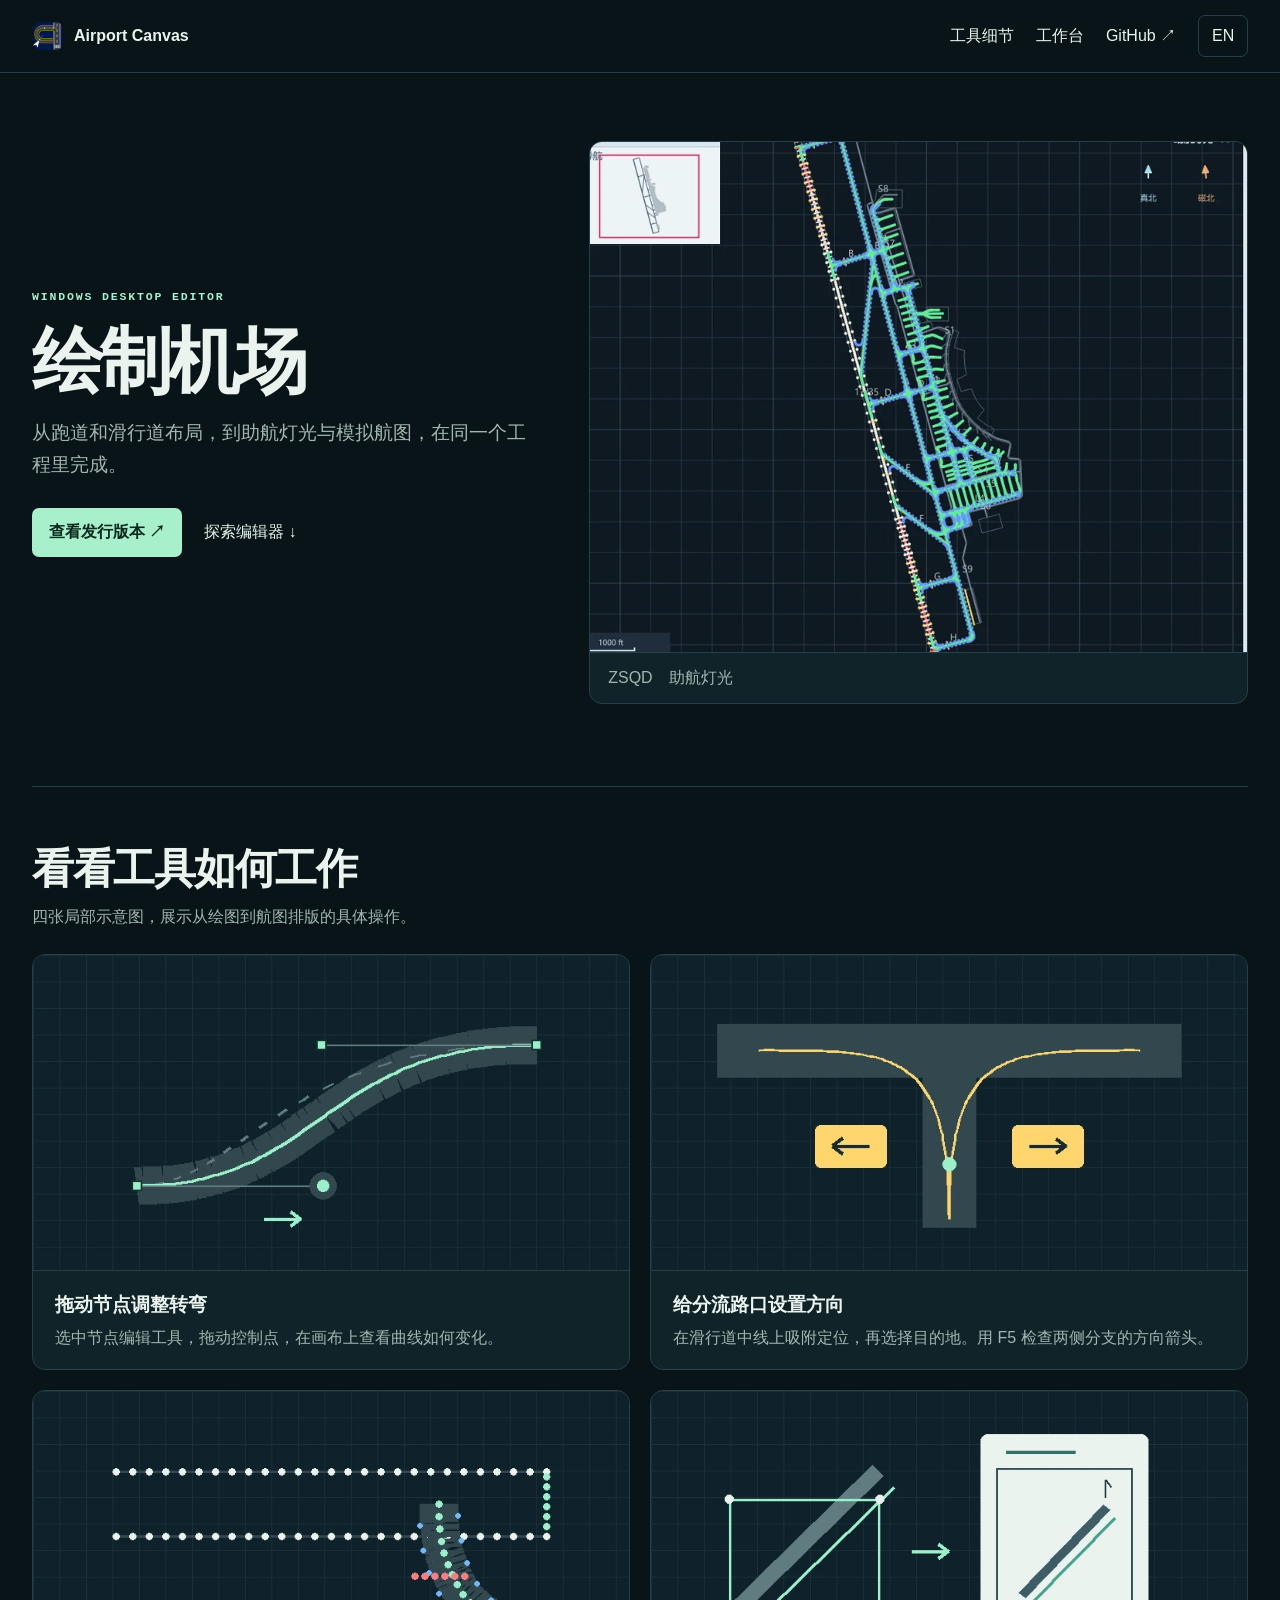
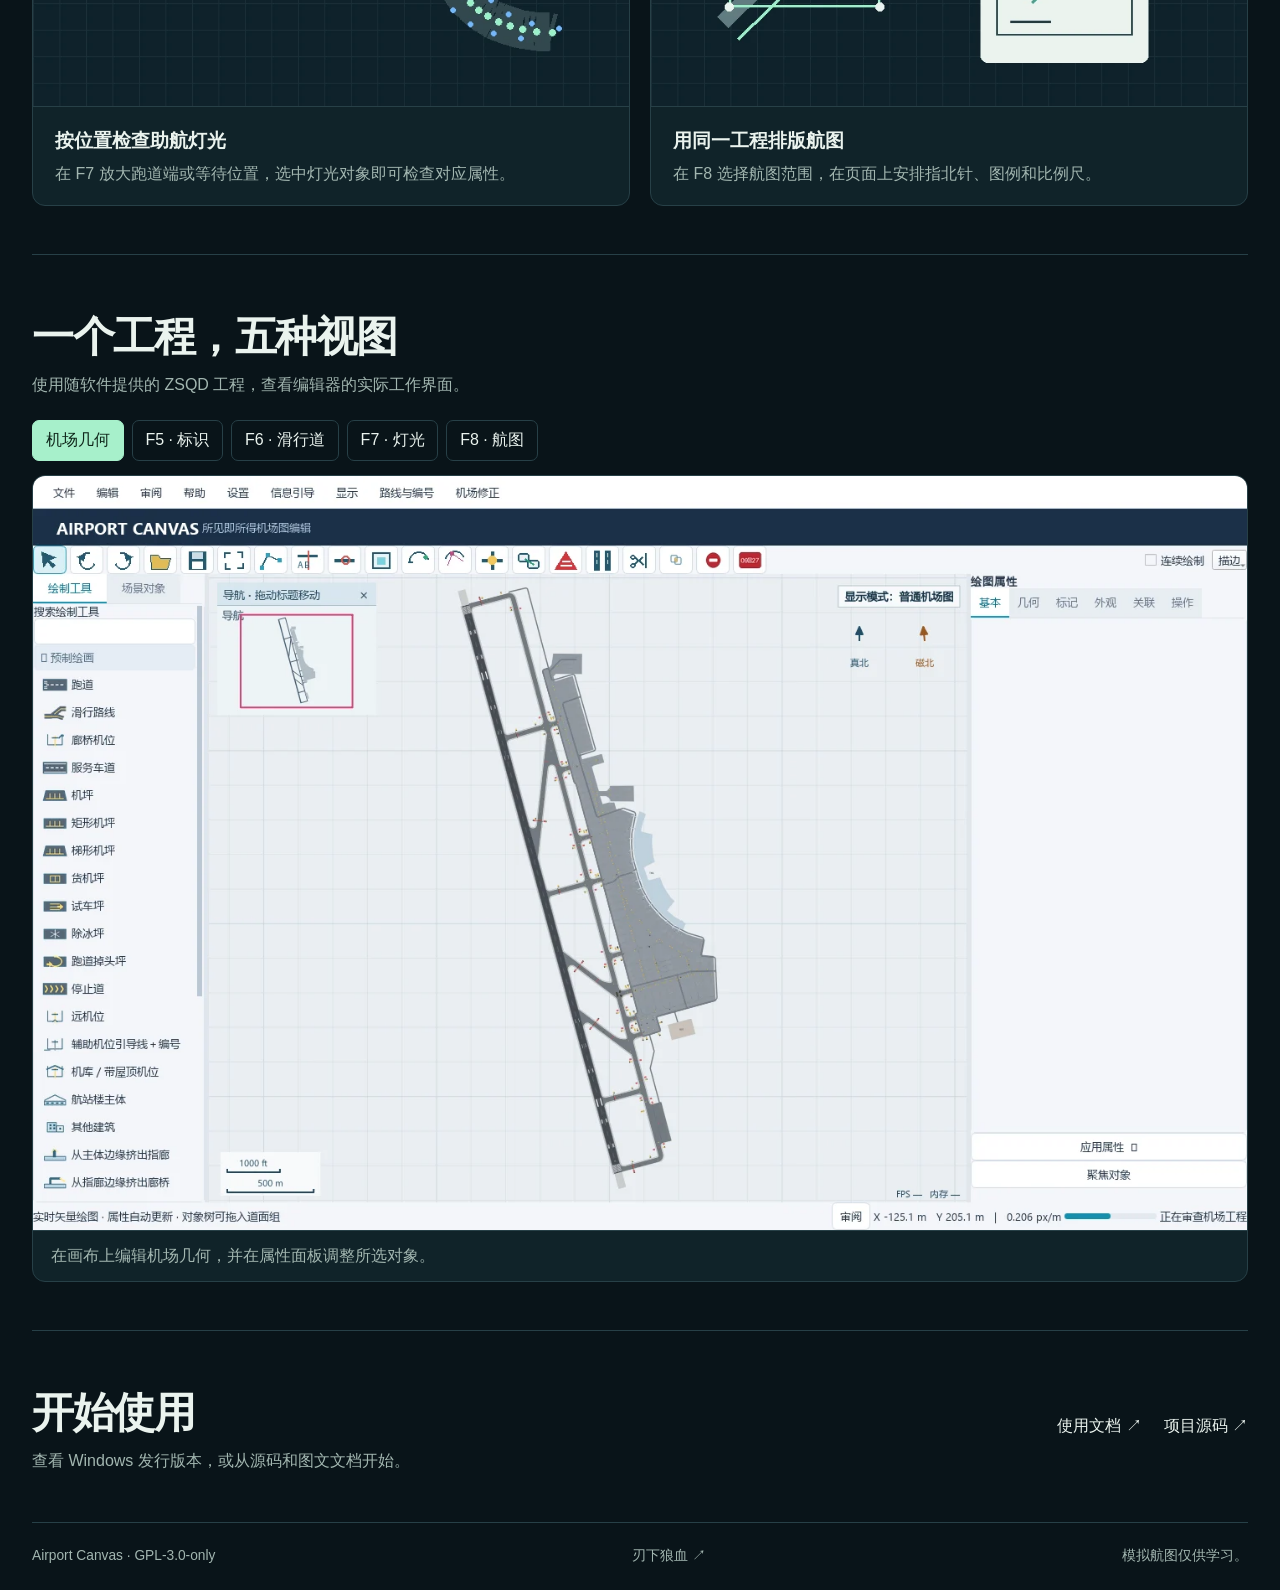
==== docs/index.html @ adeb7ab4 "Update Airport Canvas portal and illustrated tool details" ====
<!doctype html>
<html lang="zh-CN"><head><meta charset="utf-8"><meta name="viewport" content="width=device-width,initial-scale=1"><meta name="description" content="Airport Canvas 是用于绘制机场平面、配置助航灯光与制作模拟航图的 Windows 编辑器。"><title>Airport Canvas — 机场绘图编辑器</title><link rel="icon" href="./portal-assets/logo.webp"><link rel="stylesheet" href="./portal-assets/site.css"><script defer src="./portal-assets/site.js"></script></head>
<body><header><nav class="wrap"><a class="brand" href="./"><img src="./portal-assets/logo.webp" width="32" height="32" alt="">Airport Canvas</a><div class="navlinks"><a href="#details" data-en="Tools">工具细节</a><a href="#workspace" data-en="Workspace">工作台</a><a href="https://github.com/RXLX-CHINA/Airport-Canvas">GitHub ↗</a><button id="language" type="button" lang="en">EN</button></div></nav></header>
<main><section class="hero wrap"><div class="intro"><p class="platform">WINDOWS DESKTOP EDITOR</p><h1 data-en="Draw airports">绘制机场</h1><p class="lede" data-en="Shape runways and taxiways, configure airfield lighting, and turn the same project into a simulated aerodrome chart.">从跑道和滑行道布局，到助航灯光与模拟航图，在同一个工程里完成。</p><div class="actions"><a class="primary" href="https://github.com/RXLX-CHINA/Airport-Canvas/releases" data-en="View releases ↗">查看发行版本 ↗</a><a href="#workspace" data-en="Explore the editor ↓">探索编辑器 ↓</a></div></div><figure class="heroArt"><img src="./portal-assets/hero.webp" alt="ZSQD 助航灯光预览" data-alt-en="ZSQD airfield lighting preview" width="850" height="660" fetchpriority="high"><figcaption>ZSQD <span data-en="Airfield lighting">助航灯光</span></figcaption></figure></section>
<section class="details wrap" id="details">
<h2 data-en="A closer look at the tools">看看工具如何工作</h2>
<p class="muted" data-en="Illustrated examples of four editing tasks.">四张局部示意图，展示从绘图到航图排版的具体操作。</p>
<div class="detail-grid">
<article><img src="./portal-assets/detail-node.webp" alt="拖动节点前后的滑行道曲线" data-alt-en="Taxiway curve before and after moving a node" width="720" height="380" loading="lazy"><div><h3 data-en="Adjust a turn by its nodes">拖动节点调整转弯</h3><p data-en="Select the node editing tool, drag a control point, and inspect the new curve on the canvas.">选中节点编辑工具，拖动控制点，在画布上查看曲线如何变化。</p></div></article>
<article><img src="./portal-assets/detail-sign.webp" alt="T 形路口的左、右方向指示" data-alt-en="Left and right directions at a T junction" width="720" height="380" loading="lazy"><div><h3 data-en="Assign directions at a junction">给分流路口设置方向</h3><p data-en="Snap to the taxiway centerline and select a destination. Use F5 to inspect the direction arrows at the junction.">在滑行道中线上吸附定位，再选择目的地。用 F5 检查两侧分支的方向箭头。</p></div></article>
<article><img src="./portal-assets/detail-light.webp" alt="深色画布上的跑道灯与滑行道灯" data-alt-en="Runway and taxiway lights on a dark canvas" width="720" height="380" loading="lazy"><div><h3 data-en="Inspect lighting by location">按位置检查助航灯光</h3><p data-en="In F7, zoom into a runway end or holding position and select a lighting object to inspect its settings.">在 F7 放大跑道端或等待位置，选中灯光对象即可检查对应属性。</p></div></article>
<article><img src="./portal-assets/detail-chart.webp" alt="从机场平面选择范围并排版成航图" data-alt-en="Select a region of the airport plan and compose a chart" width="720" height="380" loading="lazy"><div><h3 data-en="Compose a chart from the project">用同一工程排版航图</h3><p data-en="In F8, choose the chart extent and arrange the north arrow, legend and scale on the page.">在 F8 选择航图范围，在页面上安排指北针、图例和比例尺。</p></div></article>
</div></section>
<section class="work wrap" id="workspace"><h2 data-en="One project, five views">一个工程，五种视图</h2><p class="muted" data-en="Explore the actual editor with the included ZSQD project.">使用随软件提供的 ZSQD 工程，查看编辑器的实际工作界面。</p><div class="tabs" aria-label="Airport Canvas views"><button type="button" data-view="0" aria-pressed="true" data-en="Geometry">机场几何</button><button type="button" data-view="1" aria-pressed="false" data-en="F5 · Signs">F5 · 标识</button><button type="button" data-view="2" aria-pressed="false" data-en="F6 · Taxiways">F6 · 滑行道</button><button type="button" data-view="3" aria-pressed="false" data-en="F7 · Lighting">F7 · 灯光</button><button type="button" data-view="4" aria-pressed="false" data-en="F8 · Charts">F8 · 航图</button></div><figure class="workspace"><img id="view-image" src="./portal-assets/view-0.webp" alt="机场几何编辑界面" width="1450" height="900" loading="lazy"><figcaption id="view-caption" aria-live="polite">在画布上编辑机场几何，并在属性面板调整所选对象。</figcaption></figure></section>
<section class="resources wrap"><div><h2 data-en="Get started">开始使用</h2><p class="muted" data-en="Browse Windows releases or explore the source code and illustrated documentation.">查看 Windows 发行版本，或从源码和图文文档开始。</p></div><div class="actions"><a href="https://github.com/RXLX-CHINA/Airport-Canvas#readme" data-en="Documentation ↗">使用文档 ↗</a><a href="https://github.com/RXLX-CHINA/Airport-Canvas" data-en="Source code ↗">项目源码 ↗</a></div></section></main>
<footer class="wrap"><span>Airport Canvas · GPL-3.0-only</span><a href="https://space.bilibili.com/193006350">刃下狼血 ↗</a><span data-en="Simulated charts are for learning only.">模拟航图仅供学习。</span></footer></body></html>
---- docs/portal-assets/site.css ----
:root{color-scheme:dark;--bg:#091419;--panel:#102329;--border:#274047;--text:#eaf3ee;--muted:#a2b6b0;--accent:#a7f0cb}*{box-sizing:border-box}html{scroll-behavior:smooth}body{margin:0;background:var(--bg);color:var(--text);font:16px/1.65 "Segoe UI","Microsoft YaHei",sans-serif}a{color:inherit;text-decoration:none}button{font:inherit;cursor:pointer;color:inherit}a:hover,button:hover{color:var(--accent)}:focus-visible{outline:2px solid var(--accent);outline-offset:4px}.wrap{max-width:1240px;width:calc(100% - 64px);margin-inline:auto}header{border-bottom:1px solid var(--border)}nav,footer,.resources{display:flex;align-items:center;justify-content:space-between;gap:24px}nav{min-height:72px}.brand,.navlinks,.actions{display:flex;align-items:center;gap:22px}.brand{gap:10px;font-weight:700;white-space:nowrap}.navlinks button,.tabs button{background:transparent;border:1px solid var(--border);border-radius:7px;padding:.4rem .8rem}.hero{display:grid;grid-template-columns:.87fr 1.13fr;align-items:center;gap:50px;padding-block:68px 82px}.platform{color:var(--accent);font:600 .72rem/1.5 ui-monospace,monospace;letter-spacing:.16em}h1,h2,p,figure{margin:0}h1{font-size:clamp(3rem,6vw,5.4rem);letter-spacing:-.055em;line-height:1.1;margin:.23em 0}.lede{font-size:1.19rem;color:var(--muted);max-width:32rem}.actions{flex-wrap:wrap;margin-top:28px}.primary{background:var(--accent);color:#0b281c;padding:.7rem 1.05rem;font-weight:700;border-radius:7px}.primary:hover{background:#c5ffe0;color:#0b281c}.heroArt,.workspace{background:var(--panel);border:1px solid var(--border);overflow:hidden;border-radius:13px}.heroArt img,.workspace img{display:block;width:100%;height:auto}.heroArt figcaption,.workspace figcaption{padding:12px 18px;border-top:1px solid var(--border);color:var(--muted)}.heroArt figcaption span{margin-inline-start:12px}.work,.resources{border-top:1px solid var(--border);padding-block:48px;scroll-margin-top:18px}h2{font-size:clamp(1.7rem,3.5vw,2.6rem);letter-spacing:-.035em}.muted{color:var(--muted)}.tabs{display:flex;flex-wrap:wrap;gap:8px;margin:22px 0 14px}.tabs button[aria-pressed=true]{color:#10281c;background:var(--accent);border-color:var(--accent)}.resources .actions{margin:0}footer{border-top:1px solid var(--border);padding-block:22px;color:var(--muted);font-size:.86rem;flex-wrap:wrap}@media(max-width:780px){.wrap{width:calc(100% - 32px)}.hero{grid-template-columns:1fr;gap:30px;padding-block:46px}.resources{display:block}.resources .actions{margin-top:16px}.navlinks{gap:12px}.navlinks a:first-child{display:none}}@media(prefers-reduced-motion:reduce){html{scroll-behavior:auto}}

h1{white-space:nowrap;font-size:clamp(2.25rem,5.6vw,5.4rem)}
.details{border-top:1px solid var(--border);padding-block:48px}
.detail-grid{display:grid;grid-template-columns:repeat(2,minmax(0,1fr));gap:20px;margin-top:24px}
.detail-grid article{background:var(--panel);border:1px solid var(--border);border-radius:13px;overflow:hidden}
.detail-grid img{display:block;width:100%;height:auto}
.detail-grid article div{padding:18px 22px;border-top:1px solid var(--border)}
.detail-grid h3{margin:0 0 .22em;font-size:1.2rem}
.detail-grid p{color:var(--muted)}
@media(max-width:540px){.detail-grid{grid-template-columns:1fr}.navlinks a[href^="#"]{display:none}}
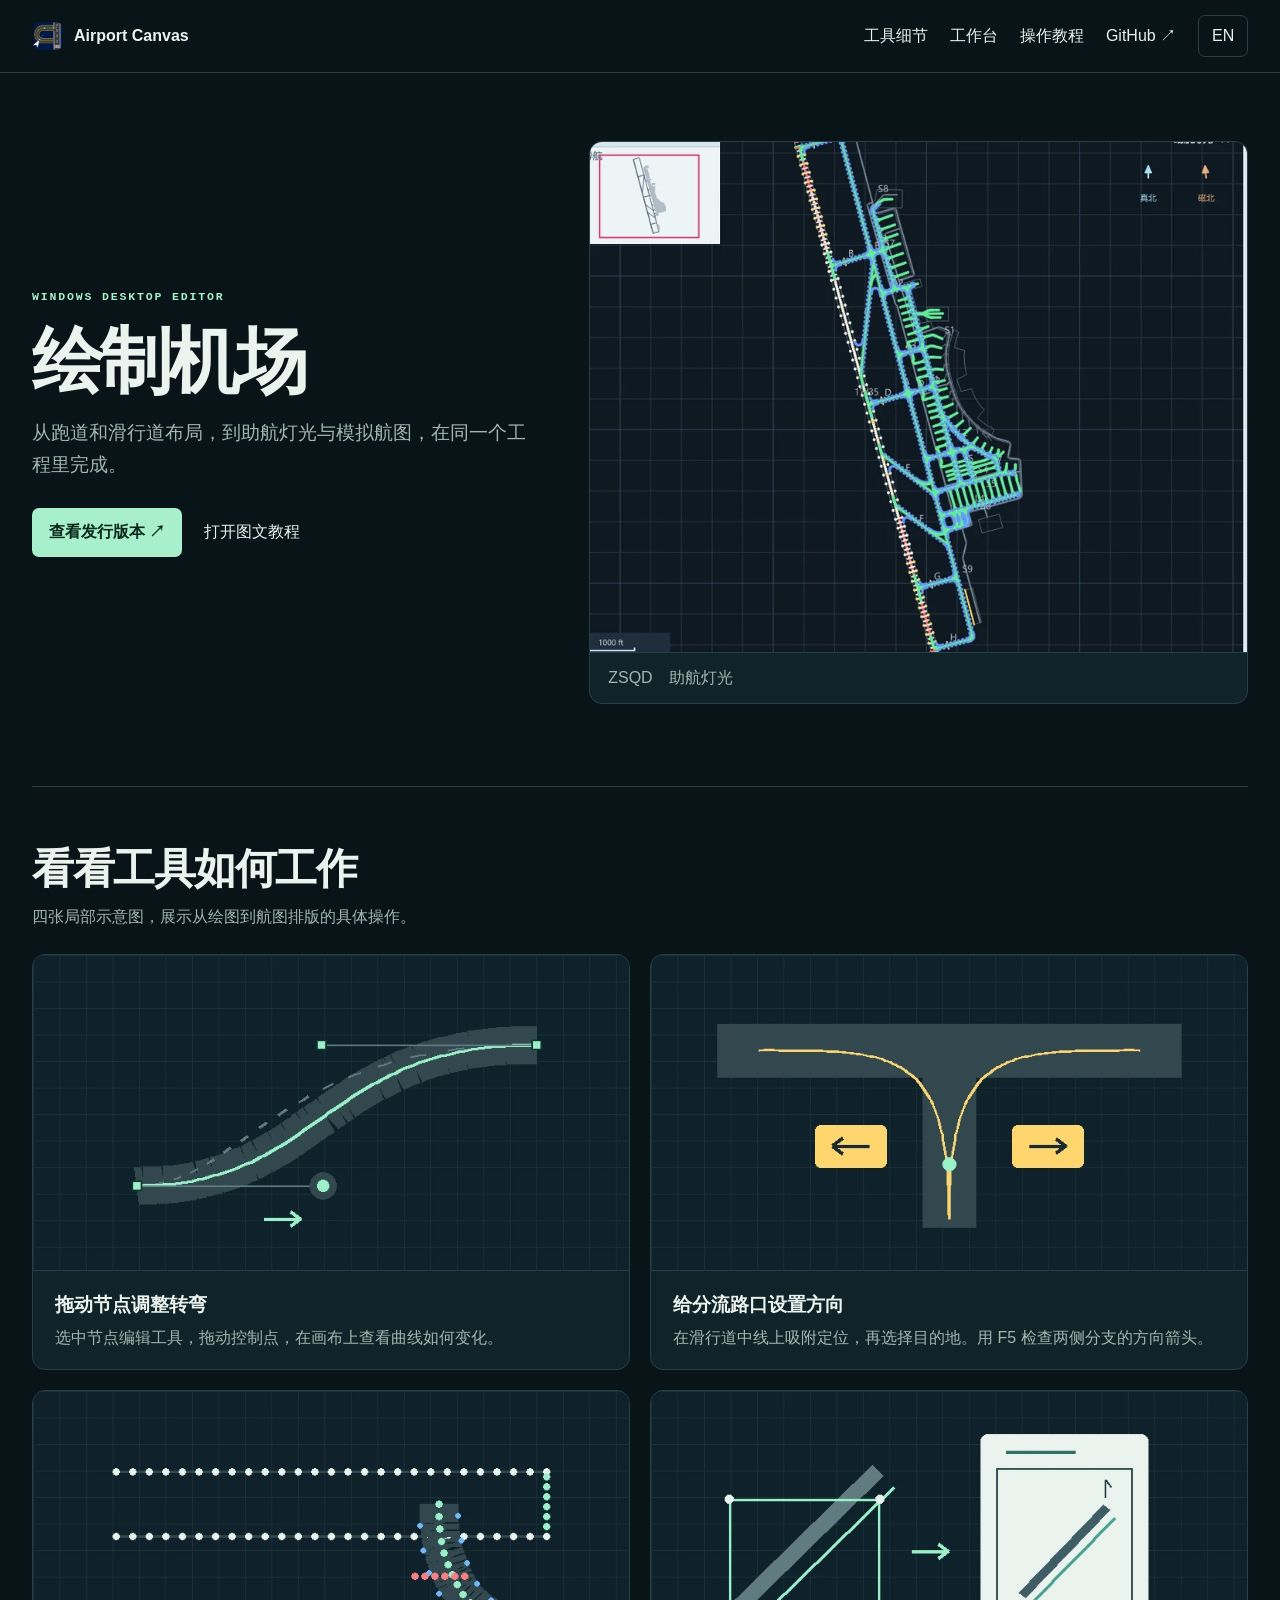
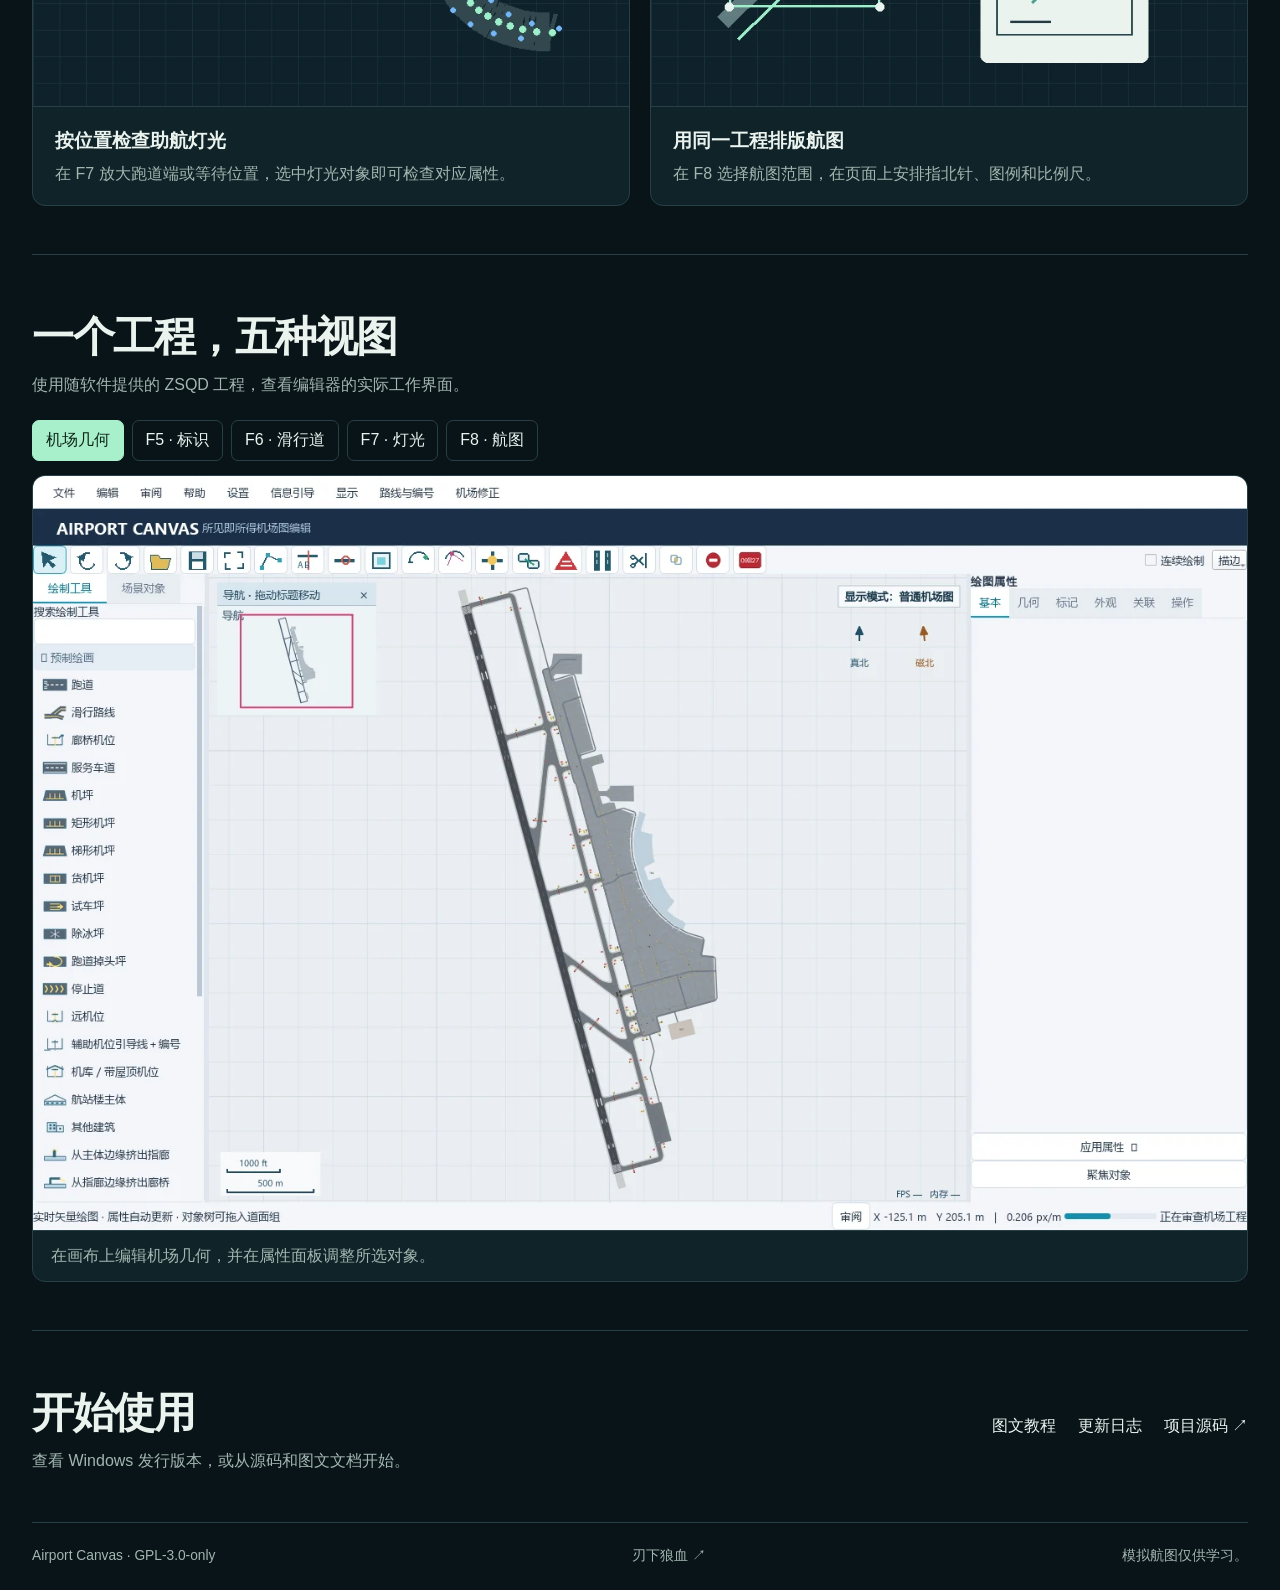
==== commit 64eabb4a: "Release Airport Canvas v1.2 with tutorial and changelog" ====
--- a/docs/index.html
+++ b/docs/index.html
@@ -1,7 +1,7 @@
 <!doctype html>
 <html lang="zh-CN"><head><meta charset="utf-8"><meta name="viewport" content="width=device-width,initial-scale=1"><meta name="description" content="Airport Canvas 是用于绘制机场平面、配置助航灯光与制作模拟航图的 Windows 编辑器。"><title>Airport Canvas — 机场绘图编辑器</title><link rel="icon" href="./portal-assets/logo.webp"><link rel="stylesheet" href="./portal-assets/site.css"><script defer src="./portal-assets/site.js"></script></head>
-<body><header><nav class="wrap"><a class="brand" href="./"><img src="./portal-assets/logo.webp" width="32" height="32" alt="">Airport Canvas</a><div class="navlinks"><a href="#details" data-en="Tools">工具细节</a><a href="#workspace" data-en="Workspace">工作台</a><a href="https://github.com/RXLX-CHINA/Airport-Canvas">GitHub ↗</a><button id="language" type="button" lang="en">EN</button></div></nav></header>
-<main><section class="hero wrap"><div class="intro"><p class="platform">WINDOWS DESKTOP EDITOR</p><h1 data-en="Draw airports">绘制机场</h1><p class="lede" data-en="Shape runways and taxiways, configure airfield lighting, and turn the same project into a simulated aerodrome chart.">从跑道和滑行道布局，到助航灯光与模拟航图，在同一个工程里完成。</p><div class="actions"><a class="primary" href="https://github.com/RXLX-CHINA/Airport-Canvas/releases" data-en="View releases ↗">查看发行版本 ↗</a><a href="#workspace" data-en="Explore the editor ↓">探索编辑器 ↓</a></div></div><figure class="heroArt"><img src="./portal-assets/hero.webp" alt="ZSQD 助航灯光预览" data-alt-en="ZSQD airfield lighting preview" width="850" height="660" fetchpriority="high"><figcaption>ZSQD <span data-en="Airfield lighting">助航灯光</span></figcaption></figure></section>
+<body><header><nav class="wrap"><a class="brand" href="./"><img src="./portal-assets/logo.webp" width="32" height="32" alt="">Airport Canvas</a><div class="navlinks"><a href="#details" data-en="Tools">工具细节</a><a href="#workspace" data-en="Workspace">工作台</a><a href="./Airport-Canvas-1.2-Tutorial.html" data-en="Tutorial">操作教程</a><a href="https://github.com/RXLX-CHINA/Airport-Canvas">GitHub ↗</a><button id="language" type="button" lang="en">EN</button></div></nav></header>
+<main><section class="hero wrap"><div class="intro"><p class="platform">WINDOWS DESKTOP EDITOR</p><h1 data-en="Draw airports">绘制机场</h1><p class="lede" data-en="Shape runways and taxiways, configure airfield lighting, and turn the same project into a simulated aerodrome chart.">从跑道和滑行道布局，到助航灯光与模拟航图，在同一个工程里完成。</p><div class="actions"><a class="primary" href="https://github.com/RXLX-CHINA/Airport-Canvas/releases/latest" data-en="View releases ↗">查看发行版本 ↗</a><a href="./Airport-Canvas-1.2-Tutorial.html" data-en="Open the illustrated tutorial">打开图文教程</a></div></div><figure class="heroArt"><img src="./portal-assets/hero.webp" alt="ZSQD 助航灯光预览" data-alt-en="ZSQD airfield lighting preview" width="850" height="660" fetchpriority="high"><figcaption>ZSQD <span data-en="Airfield lighting">助航灯光</span></figcaption></figure></section>
 <section class="details wrap" id="details">
 <h2 data-en="A closer look at the tools">看看工具如何工作</h2>
 <p class="muted" data-en="Illustrated examples of four editing tasks.">四张局部示意图，展示从绘图到航图排版的具体操作。</p>
@@ -12,5 +12,5 @@
 <article><img src="./portal-assets/detail-chart.webp" alt="从机场平面选择范围并排版成航图" data-alt-en="Select a region of the airport plan and compose a chart" width="720" height="380" loading="lazy"><div><h3 data-en="Compose a chart from the project">用同一工程排版航图</h3><p data-en="In F8, choose the chart extent and arrange the north arrow, legend and scale on the page.">在 F8 选择航图范围，在页面上安排指北针、图例和比例尺。</p></div></article>
 </div></section>
 <section class="work wrap" id="workspace"><h2 data-en="One project, five views">一个工程，五种视图</h2><p class="muted" data-en="Explore the actual editor with the included ZSQD project.">使用随软件提供的 ZSQD 工程，查看编辑器的实际工作界面。</p><div class="tabs" aria-label="Airport Canvas views"><button type="button" data-view="0" aria-pressed="true" data-en="Geometry">机场几何</button><button type="button" data-view="1" aria-pressed="false" data-en="F5 · Signs">F5 · 标识</button><button type="button" data-view="2" aria-pressed="false" data-en="F6 · Taxiways">F6 · 滑行道</button><button type="button" data-view="3" aria-pressed="false" data-en="F7 · Lighting">F7 · 灯光</button><button type="button" data-view="4" aria-pressed="false" data-en="F8 · Charts">F8 · 航图</button></div><figure class="workspace"><img id="view-image" src="./portal-assets/view-0.webp" alt="机场几何编辑界面" width="1450" height="900" loading="lazy"><figcaption id="view-caption" aria-live="polite">在画布上编辑机场几何，并在属性面板调整所选对象。</figcaption></figure></section>
-<section class="resources wrap"><div><h2 data-en="Get started">开始使用</h2><p class="muted" data-en="Browse Windows releases or explore the source code and illustrated documentation.">查看 Windows 发行版本，或从源码和图文文档开始。</p></div><div class="actions"><a href="https://github.com/RXLX-CHINA/Airport-Canvas#readme" data-en="Documentation ↗">使用文档 ↗</a><a href="https://github.com/RXLX-CHINA/Airport-Canvas" data-en="Source code ↗">项目源码 ↗</a></div></section></main>
+<section class="resources wrap"><div><h2 data-en="Get started">开始使用</h2><p class="muted" data-en="Browse Windows releases or explore the source code and illustrated documentation.">查看 Windows 发行版本，或从源码和图文文档开始。</p></div><div class="actions"><a href="./Airport-Canvas-1.2-Tutorial.html" data-en="Illustrated tutorial">图文教程</a><a href="./Airport-Canvas-Changelog.html" data-en="Changelog">更新日志</a><a href="https://github.com/RXLX-CHINA/Airport-Canvas" data-en="Source code ↗">项目源码 ↗</a></div></section></main>
 <footer class="wrap"><span>Airport Canvas · GPL-3.0-only</span><a href="https://space.bilibili.com/193006350">刃下狼血 ↗</a><span data-en="Simulated charts are for learning only.">模拟航图仅供学习。</span></footer></body></html>
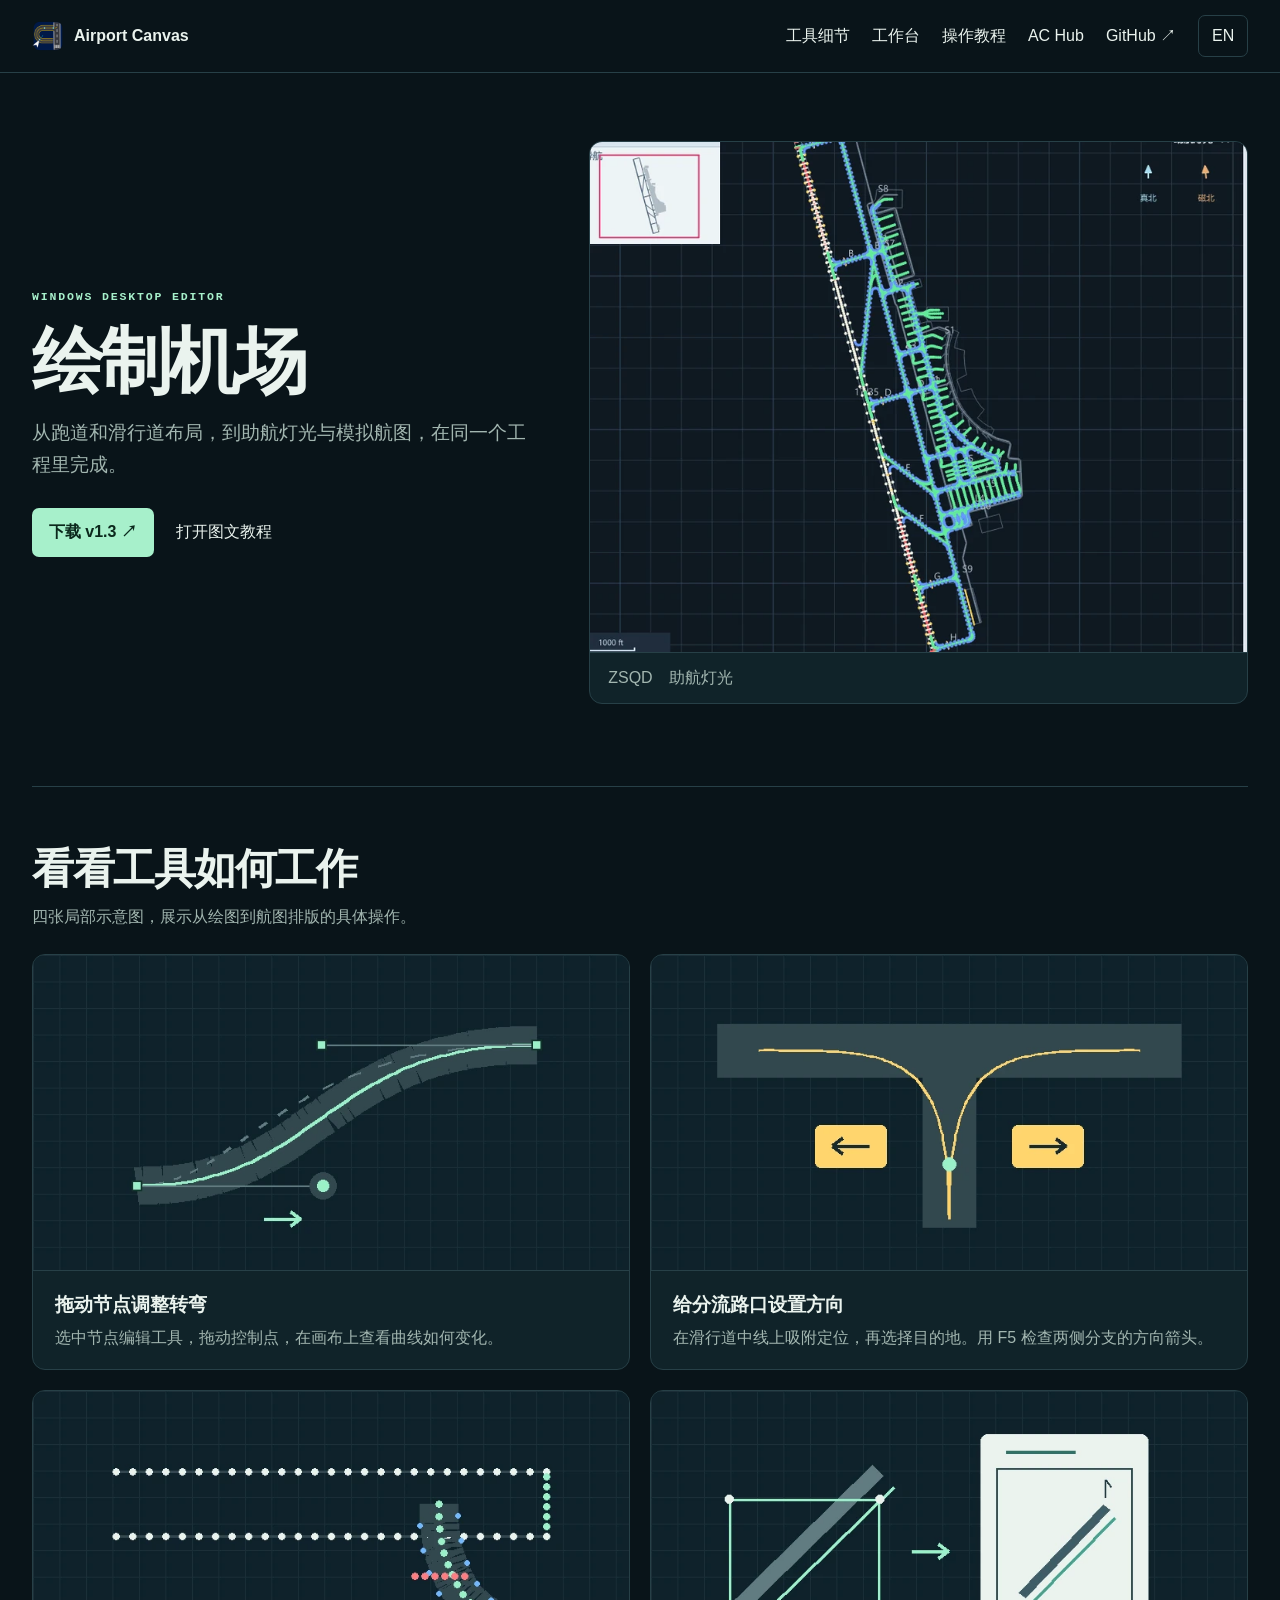
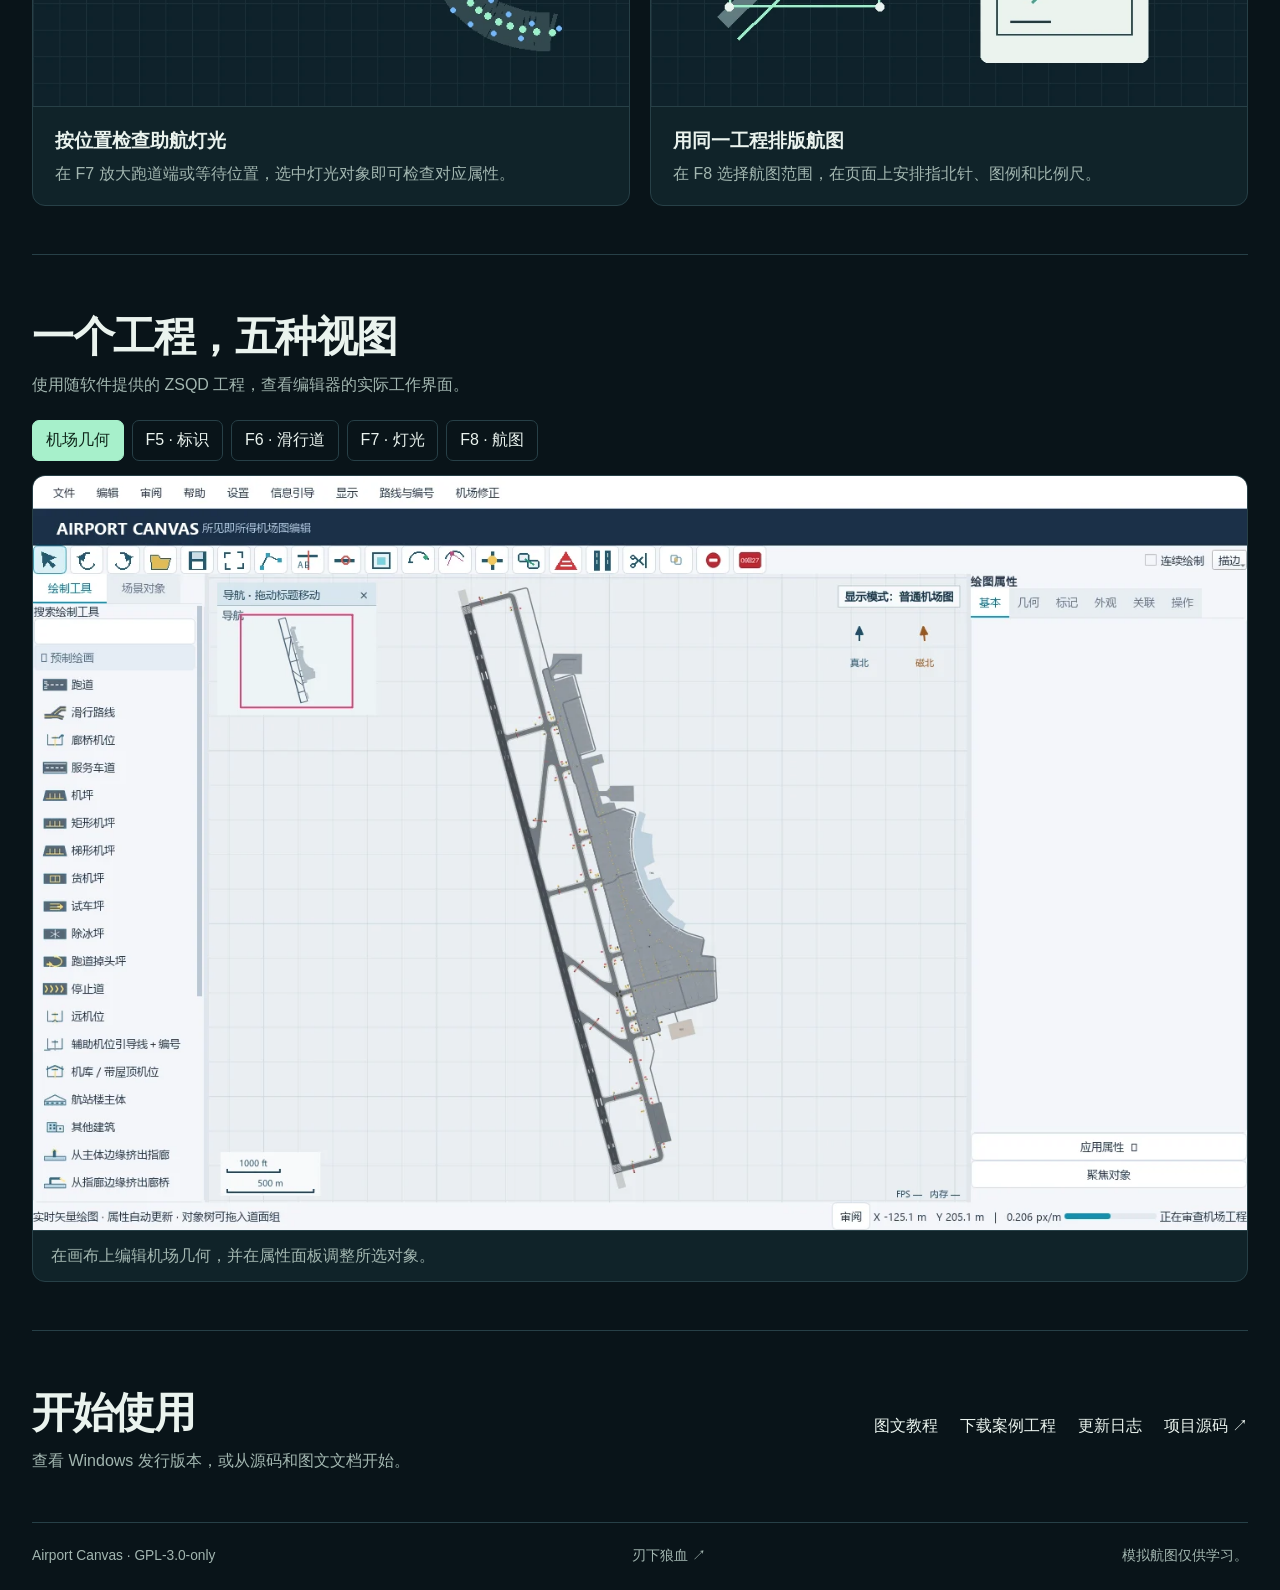
==== commit 3d28ea56: "Release Airport Canvas v1.3 and add AC Hub" ====
--- a/docs/index.html
+++ b/docs/index.html
@@ -1,7 +1,7 @@
 <!doctype html>
 <html lang="zh-CN"><head><meta charset="utf-8"><meta name="viewport" content="width=device-width,initial-scale=1"><meta name="description" content="Airport Canvas 是用于绘制机场平面、配置助航灯光与制作模拟航图的 Windows 编辑器。"><title>Airport Canvas — 机场绘图编辑器</title><link rel="icon" href="./portal-assets/logo.webp"><link rel="stylesheet" href="./portal-assets/site.css"><script defer src="./portal-assets/site.js"></script></head>
-<body><header><nav class="wrap"><a class="brand" href="./"><img src="./portal-assets/logo.webp" width="32" height="32" alt="">Airport Canvas</a><div class="navlinks"><a href="#details" data-en="Tools">工具细节</a><a href="#workspace" data-en="Workspace">工作台</a><a href="./Airport-Canvas-1.2-Tutorial.html" data-en="Tutorial">操作教程</a><a href="https://github.com/RXLX-CHINA/Airport-Canvas">GitHub ↗</a><button id="language" type="button" lang="en">EN</button></div></nav></header>
-<main><section class="hero wrap"><div class="intro"><p class="platform">WINDOWS DESKTOP EDITOR</p><h1 data-en="Draw airports">绘制机场</h1><p class="lede" data-en="Shape runways and taxiways, configure airfield lighting, and turn the same project into a simulated aerodrome chart.">从跑道和滑行道布局，到助航灯光与模拟航图，在同一个工程里完成。</p><div class="actions"><a class="primary" href="https://github.com/RXLX-CHINA/Airport-Canvas/releases/latest" data-en="View releases ↗">查看发行版本 ↗</a><a href="./Airport-Canvas-1.2-Tutorial.html" data-en="Open the illustrated tutorial">打开图文教程</a></div></div><figure class="heroArt"><img src="./portal-assets/hero.webp" alt="ZSQD 助航灯光预览" data-alt-en="ZSQD airfield lighting preview" width="850" height="660" fetchpriority="high"><figcaption>ZSQD <span data-en="Airfield lighting">助航灯光</span></figcaption></figure></section>
+<body><header><nav class="wrap"><a class="brand" href="./"><img src="./portal-assets/logo.webp" width="32" height="32" alt="">Airport Canvas</a><div class="navlinks"><a href="#details" data-en="Tools">工具细节</a><a href="#workspace" data-en="Workspace">工作台</a><a href="./Airport-Canvas-1.2-Tutorial.html" data-en="Tutorial">操作教程</a><a href="./ac-hub.html">AC Hub</a><a href="https://github.com/RXLX-CHINA/Airport-Canvas">GitHub ↗</a><button id="language" type="button" lang="en">EN</button></div></nav></header>
+<main><section class="hero wrap"><div class="intro"><p class="platform">WINDOWS DESKTOP EDITOR</p><h1 data-en="Draw airports">绘制机场</h1><p class="lede" data-en="Shape runways and taxiways, configure airfield lighting, and turn the same project into a simulated aerodrome chart.">从跑道和滑行道布局，到助航灯光与模拟航图，在同一个工程里完成。</p><div class="actions"><a class="primary" href="https://github.com/RXLX-CHINA/Airport-Canvas/releases/tag/v1.3" data-en="Download v1.3 ↗">下载 v1.3 ↗</a><a href="./Airport-Canvas-1.2-Tutorial.html" data-en="Open the illustrated tutorial">打开图文教程</a></div></div><figure class="heroArt"><img src="./portal-assets/hero.webp" alt="ZSQD 助航灯光预览" data-alt-en="ZSQD airfield lighting preview" width="850" height="660" fetchpriority="high"><figcaption>ZSQD <span data-en="Airfield lighting">助航灯光</span></figcaption></figure></section>
 <section class="details wrap" id="details">
 <h2 data-en="A closer look at the tools">看看工具如何工作</h2>
 <p class="muted" data-en="Illustrated examples of four editing tasks.">四张局部示意图，展示从绘图到航图排版的具体操作。</p>
@@ -12,5 +12,5 @@
 <article><img src="./portal-assets/detail-chart.webp" alt="从机场平面选择范围并排版成航图" data-alt-en="Select a region of the airport plan and compose a chart" width="720" height="380" loading="lazy"><div><h3 data-en="Compose a chart from the project">用同一工程排版航图</h3><p data-en="In F8, choose the chart extent and arrange the north arrow, legend and scale on the page.">在 F8 选择航图范围，在页面上安排指北针、图例和比例尺。</p></div></article>
 </div></section>
 <section class="work wrap" id="workspace"><h2 data-en="One project, five views">一个工程，五种视图</h2><p class="muted" data-en="Explore the actual editor with the included ZSQD project.">使用随软件提供的 ZSQD 工程，查看编辑器的实际工作界面。</p><div class="tabs" aria-label="Airport Canvas views"><button type="button" data-view="0" aria-pressed="true" data-en="Geometry">机场几何</button><button type="button" data-view="1" aria-pressed="false" data-en="F5 · Signs">F5 · 标识</button><button type="button" data-view="2" aria-pressed="false" data-en="F6 · Taxiways">F6 · 滑行道</button><button type="button" data-view="3" aria-pressed="false" data-en="F7 · Lighting">F7 · 灯光</button><button type="button" data-view="4" aria-pressed="false" data-en="F8 · Charts">F8 · 航图</button></div><figure class="workspace"><img id="view-image" src="./portal-assets/view-0.webp" alt="机场几何编辑界面" width="1450" height="900" loading="lazy"><figcaption id="view-caption" aria-live="polite">在画布上编辑机场几何，并在属性面板调整所选对象。</figcaption></figure></section>
-<section class="resources wrap"><div><h2 data-en="Get started">开始使用</h2><p class="muted" data-en="Browse Windows releases or explore the source code and illustrated documentation.">查看 Windows 发行版本，或从源码和图文文档开始。</p></div><div class="actions"><a href="./Airport-Canvas-1.2-Tutorial.html" data-en="Illustrated tutorial">图文教程</a><a href="./Airport-Canvas-Changelog.html" data-en="Changelog">更新日志</a><a href="https://github.com/RXLX-CHINA/Airport-Canvas" data-en="Source code ↗">项目源码 ↗</a></div></section></main>
+<section class="resources wrap"><div><h2 data-en="Get started">开始使用</h2><p class="muted" data-en="Browse Windows releases or explore the source code and illustrated documentation.">查看 Windows 发行版本，或从源码和图文文档开始。</p></div><div class="actions"><a href="./Airport-Canvas-1.2-Tutorial.html" data-en="Illustrated tutorial">图文教程</a><a href="./ac-hub.html" data-en="Download example projects">下载案例工程</a><a href="./Airport-Canvas-Changelog.html" data-en="Changelog">更新日志</a><a href="https://github.com/RXLX-CHINA/Airport-Canvas" data-en="Source code ↗">项目源码 ↗</a></div></section></main>
 <footer class="wrap"><span>Airport Canvas · GPL-3.0-only</span><a href="https://space.bilibili.com/193006350">刃下狼血 ↗</a><span data-en="Simulated charts are for learning only.">模拟航图仅供学习。</span></footer></body></html>
